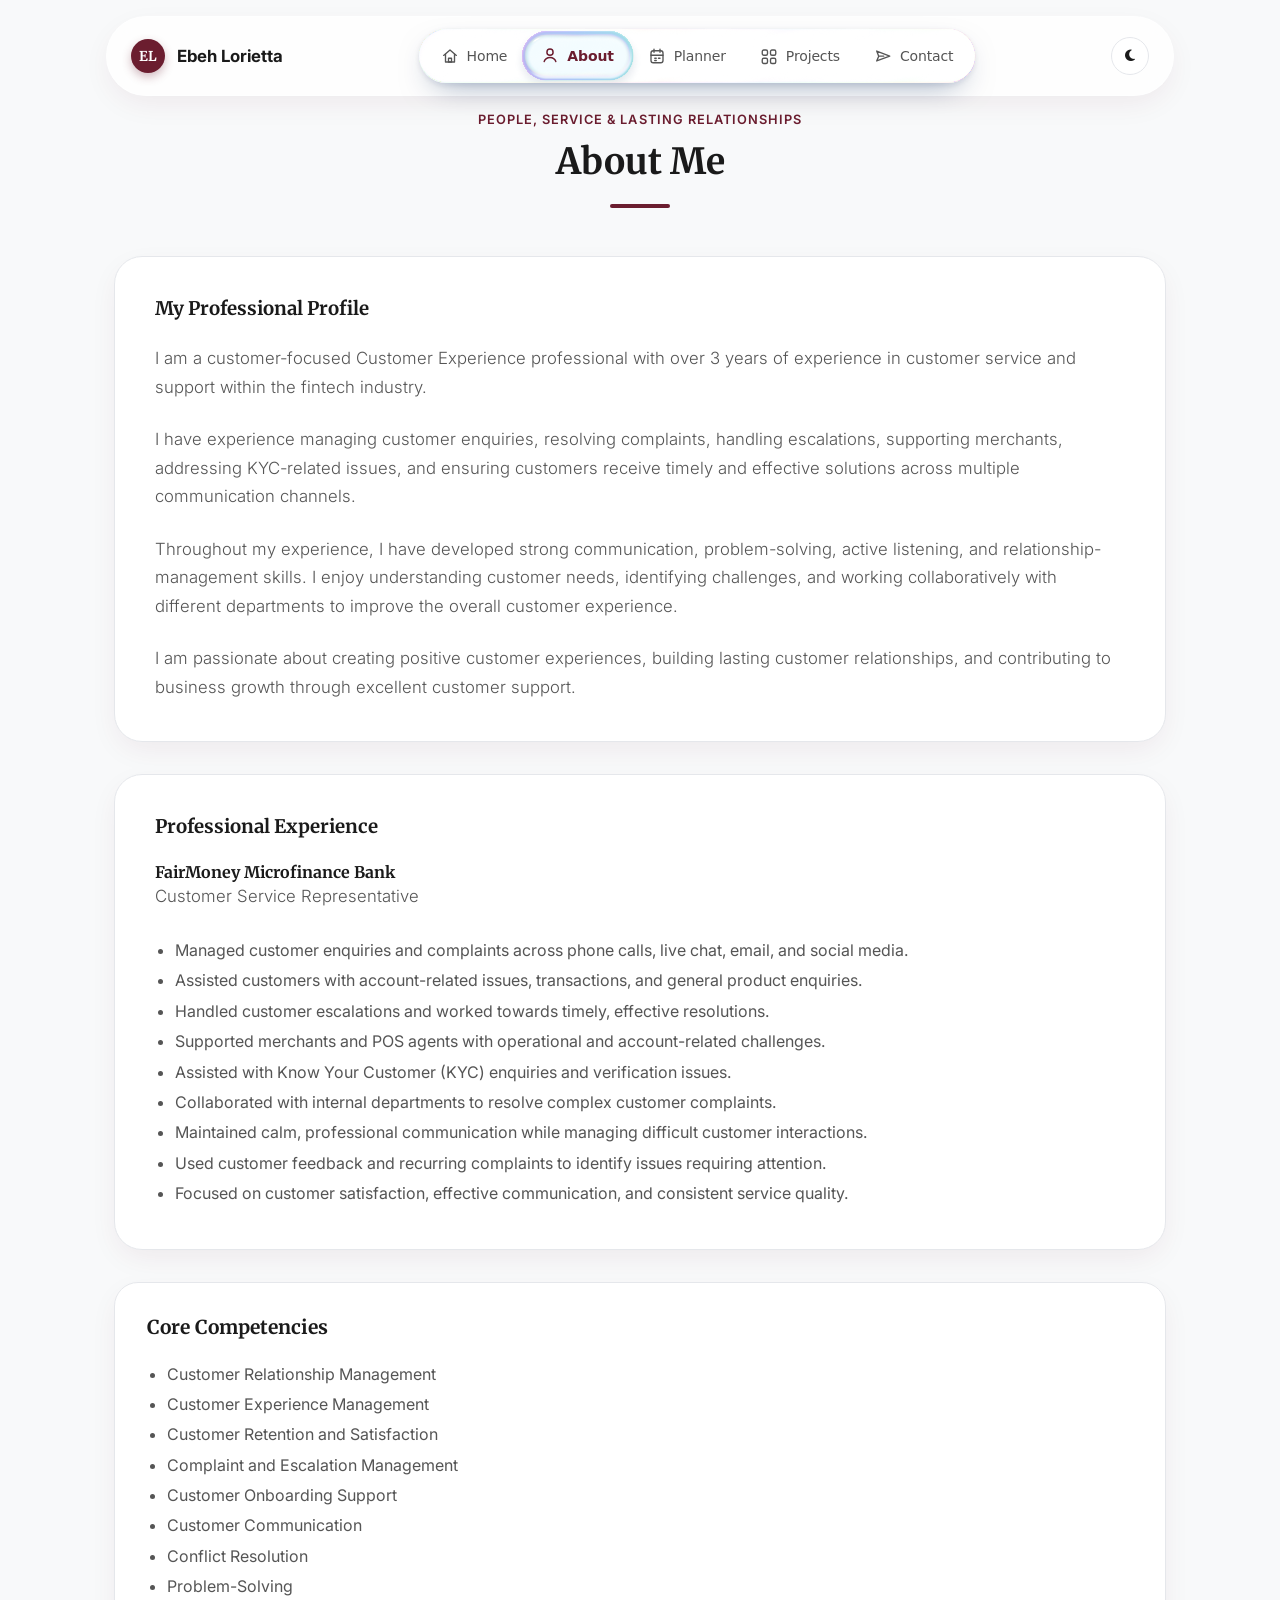
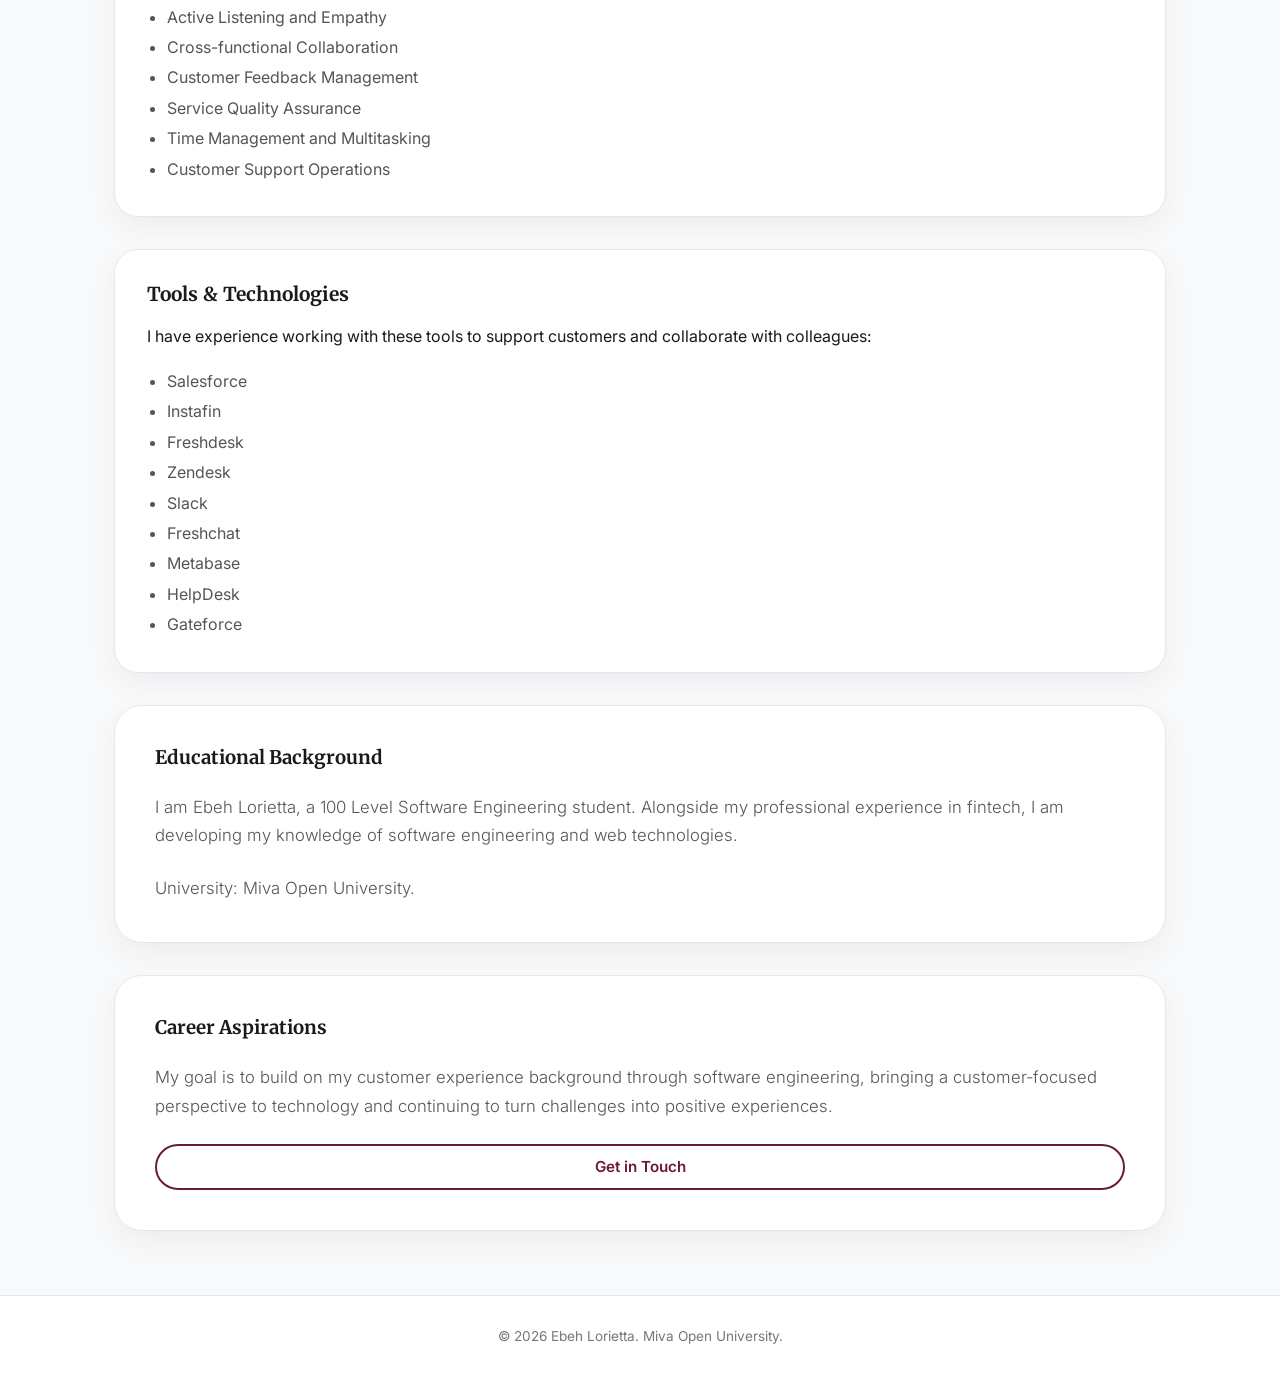
==== about.html @ b8e9cf4e "Build academic portfolio with case studies, planner, and liquid navigation" ====
<!DOCTYPE html>
<html lang="en" data-theme="light">
<head>
    <meta charset="UTF-8">
    <meta name="viewport" content="width=device-width, initial-scale=1.0">
    <title>About | Ebeh Lorietta</title>
    <!-- Google Fonts -->
    <link rel="preconnect" href="https://fonts.googleapis.com">
    <link rel="preconnect" href="https://fonts.gstatic.com" crossorigin>
    <link href="https://fonts.googleapis.com/css2?family=Inter:wght@300;400;500;600;700&family=Merriweather:ital,wght@0,300;0,400;0,700;1,300&display=swap" rel="stylesheet">
    <!-- FontAwesome Icons -->
    <link rel="stylesheet" href="https://cdnjs.cloudflare.com/ajax/libs/font-awesome/6.4.0/css/all.min.css">

    <link rel="stylesheet" href="style.css">
    <script src="script.js" defer></script>
</head>
<body>

    <!-- Liquid glass navigation adapted from Nimbus UI Waterline. -->
    <header>
        <div class="glass-nav">
            <a href="index.html" class="nav-brand">
                <div class="brand-badge">EL</div>
                <span>Ebeh Lorietta</span>
            </a>
            <nav class="nimbus-nav" aria-label="Main navigation" data-gl="off">
                    <span class="nimbus-glass" aria-hidden="true"></span>
                    <canvas class="nimbus-water" aria-hidden="true"></canvas>
                    <span class="nimbus-drop" aria-hidden="true"></span>
                    <a href="index.html" class="nimbus-item" data-page="home" data-effect="glow" aria-label="Home"><span class="nv-ico"><svg viewBox="0 0 24 24" width="18" height="18" fill="none" stroke="currentColor" stroke-width="1.8" stroke-linecap="round" stroke-linejoin="round" aria-hidden="true"><path d="M3.5 11.2 12 4l8.5 7.2"/><path d="M6 9.6V20h12V9.6"/><path class="nv-door" d="M10 20v-5h4v5Z"/></svg></span><span class="nimbus-label">Home</span></a>
                    <a href="about.html" class="nimbus-item" data-page="about" data-effect="wave" aria-label="About" aria-current="page"><span class="nv-ico"><svg viewBox="0 0 24 24" width="18" height="18" fill="none" stroke="currentColor" stroke-width="1.8" stroke-linecap="round" stroke-linejoin="round" aria-hidden="true"><circle cx="12" cy="8.5" r="3.8"/><path d="M4.8 20c1.2-3.4 4-5 7.2-5s6 1.6 7.2 5"/></svg></span><span class="nimbus-label">About</span></a>
                    <a href="planner.html" class="nimbus-item" data-page="planner" data-effect="drop" aria-label="Planner"><span class="nv-ico"><svg viewBox="0 0 24 24" width="18" height="18" fill="none" stroke="currentColor" stroke-width="1.8" stroke-linecap="round" stroke-linejoin="round" aria-hidden="true"><rect x="4" y="5" width="16" height="16" rx="3"/><path d="M8 3v4m8-4v4M4 11h16m-11 4h2m3 0h2m-7 3h2"/></svg></span><span class="nimbus-label">Planner</span></a>
                    <a href="project.html" class="nimbus-item" data-page="projects" data-effect="spin" aria-label="Projects"><span class="nv-ico"><svg viewBox="0 0 24 24" width="18" height="18" fill="none" stroke="currentColor" stroke-width="1.8" stroke-linecap="round" stroke-linejoin="round" aria-hidden="true"><rect x="3" y="4" width="7" height="7" rx="2"/><rect x="14" y="4" width="7" height="7" rx="2"/><rect x="3" y="15" width="7" height="7" rx="2"/><rect x="14" y="15" width="7" height="7" rx="2"/></svg></span><span class="nimbus-label">Projects</span></a>
                    <a href="contact.html" class="nimbus-item" data-page="contact" data-effect="plane" aria-label="Contact"><span class="nv-ico"><svg viewBox="0 0 24 24" width="18" height="18" fill="none" stroke="currentColor" stroke-width="1.8" stroke-linecap="round" stroke-linejoin="round" aria-hidden="true"><path d="M21 12.2 3.6 5.4l2.7 6.8-2.7 6.4L21 12.2Zm-14.7 0H13"/></svg></span><span class="nimbus-label">Contact</span></a>
                </nav>
            <div class="nav-actions">
                <button id="theme-toggle" class="icon-btn" type="button" aria-label="Toggle theme">
                    <i id="theme-icon" class="fa-solid fa-moon" aria-hidden="true"></i>
                </button>
                <button id="mobile-menu-btn" class="icon-btn" type="button" aria-label="Toggle mobile menu" aria-controls="mobile-menu" aria-expanded="false" data-action="toggle-menu">
                    <i id="mobile-menu-icon" class="fa-solid fa-bars" aria-hidden="true"></i>
                </button>
            </div>
        </div>
        <div id="mobile-menu">
            <nav class="nimbus-nav" aria-label="Mobile navigation" data-gl="off">
                    <span class="nimbus-glass" aria-hidden="true"></span>
                    <canvas class="nimbus-water" aria-hidden="true"></canvas>
                    <span class="nimbus-drop" aria-hidden="true"></span>
                    <a href="index.html" class="nimbus-item" data-page="home" data-effect="glow" aria-label="Home"><span class="nv-ico"><svg viewBox="0 0 24 24" width="18" height="18" fill="none" stroke="currentColor" stroke-width="1.8" stroke-linecap="round" stroke-linejoin="round" aria-hidden="true"><path d="M3.5 11.2 12 4l8.5 7.2"/><path d="M6 9.6V20h12V9.6"/><path class="nv-door" d="M10 20v-5h4v5Z"/></svg></span><span class="nimbus-label">Home</span></a>
                    <a href="about.html" class="nimbus-item" data-page="about" data-effect="wave" aria-label="About" aria-current="page"><span class="nv-ico"><svg viewBox="0 0 24 24" width="18" height="18" fill="none" stroke="currentColor" stroke-width="1.8" stroke-linecap="round" stroke-linejoin="round" aria-hidden="true"><circle cx="12" cy="8.5" r="3.8"/><path d="M4.8 20c1.2-3.4 4-5 7.2-5s6 1.6 7.2 5"/></svg></span><span class="nimbus-label">About</span></a>
                    <a href="planner.html" class="nimbus-item" data-page="planner" data-effect="drop" aria-label="Planner"><span class="nv-ico"><svg viewBox="0 0 24 24" width="18" height="18" fill="none" stroke="currentColor" stroke-width="1.8" stroke-linecap="round" stroke-linejoin="round" aria-hidden="true"><rect x="4" y="5" width="16" height="16" rx="3"/><path d="M8 3v4m8-4v4M4 11h16m-11 4h2m3 0h2m-7 3h2"/></svg></span><span class="nimbus-label">Planner</span></a>
                    <a href="project.html" class="nimbus-item" data-page="projects" data-effect="spin" aria-label="Projects"><span class="nv-ico"><svg viewBox="0 0 24 24" width="18" height="18" fill="none" stroke="currentColor" stroke-width="1.8" stroke-linecap="round" stroke-linejoin="round" aria-hidden="true"><rect x="3" y="4" width="7" height="7" rx="2"/><rect x="14" y="4" width="7" height="7" rx="2"/><rect x="3" y="15" width="7" height="7" rx="2"/><rect x="14" y="15" width="7" height="7" rx="2"/></svg></span><span class="nimbus-label">Projects</span></a>
                    <a href="contact.html" class="nimbus-item" data-page="contact" data-effect="plane" aria-label="Contact"><span class="nv-ico"><svg viewBox="0 0 24 24" width="18" height="18" fill="none" stroke="currentColor" stroke-width="1.8" stroke-linecap="round" stroke-linejoin="round" aria-hidden="true"><path d="M21 12.2 3.6 5.4l2.7 6.8-2.7 6.4L21 12.2Zm-14.7 0H13"/></svg></span><span class="nimbus-label">Contact</span></a>
                </nav>
        </div>
    </header>

    <main>
        <section id="page-about" class="page-view active">
            <div class="section-header">
                <span>People, Service &amp; Lasting Relationships</span>
                <h2>About Me</h2>
                <div class="divider"></div>
            </div>

            <div class="about-sections">
                <section class="about-text-card" aria-labelledby="professional-background">
                    <h3 id="professional-background" class="serif-heading">My Professional Profile</h3>
                    <p>I am a customer-focused Customer Experience professional with over 3 years of experience in customer service and support within the fintech industry.</p>
                    <p>I have experience managing customer enquiries, resolving complaints, handling escalations, supporting merchants, addressing KYC-related issues, and ensuring customers receive timely and effective solutions across multiple communication channels.</p>
                    <p>Throughout my experience, I have developed strong communication, problem-solving, active listening, and relationship-management skills. I enjoy understanding customer needs, identifying challenges, and working collaboratively with different departments to improve the overall customer experience.</p>
                    <p>I am passionate about creating positive customer experiences, building lasting customer relationships, and contributing to business growth through excellent customer support.</p>
                </section>

                <section class="about-text-card" aria-labelledby="professional-experience">
                    <h3 id="professional-experience" class="serif-heading">Professional Experience</h3>
                    <div>
                        <h4>FairMoney Microfinance Bank</h4>
                        <p>Customer Service Representative</p>
                    </div>
                    <ul class="content-list">
                        <li>Managed customer enquiries and complaints across phone calls, live chat, email, and social media.</li>
                        <li>Assisted customers with account-related issues, transactions, and general product enquiries.</li>
                        <li>Handled customer escalations and worked towards timely, effective resolutions.</li>
                        <li>Supported merchants and POS agents with operational and account-related challenges.</li>
                        <li>Assisted with Know Your Customer (KYC) enquiries and verification issues.</li>
                        <li>Collaborated with internal departments to resolve complex customer complaints.</li>
                        <li>Maintained calm, professional communication while managing difficult customer interactions.</li>
                        <li>Used customer feedback and recurring complaints to identify issues requiring attention.</li>
                        <li>Focused on customer satisfaction, effective communication, and consistent service quality.</li>
                    </ul>
                </section>

                <section class="sidebar-card" aria-labelledby="core-competencies">
                    <h3 id="core-competencies">Core Competencies</h3>
                    <ul class="content-list">
                        <li>Customer Relationship Management</li>
                        <li>Customer Experience Management</li>
                        <li>Customer Retention and Satisfaction</li>
                        <li>Complaint and Escalation Management</li>
                        <li>Customer Onboarding Support</li>
                        <li>Customer Communication</li>
                        <li>Conflict Resolution</li>
                        <li>Problem-Solving</li>
                        <li>Active Listening and Empathy</li>
                        <li>Cross-functional Collaboration</li>
                        <li>Customer Feedback Management</li>
                        <li>Service Quality Assurance</li>
                        <li>Time Management and Multitasking</li>
                        <li>Customer Support Operations</li>
                    </ul>
                </section>

                <section class="sidebar-card" aria-labelledby="tools-technologies">
                    <h3 id="tools-technologies">Tools &amp; Technologies</h3>
                    <p>I have experience working with these tools to support customers and collaborate with colleagues:</p>
                    <ul class="content-list">
                        <li>Salesforce</li>
                        <li>Instafin</li>
                        <li>Freshdesk</li>
                        <li>Zendesk</li>
                        <li>Slack</li>
                        <li>Freshchat</li>
                        <li>Metabase</li>
                        <li>HelpDesk</li>
                        <li>Gateforce</li>
                    </ul>
                </section>

                <section class="about-text-card" aria-labelledby="educational-background">
                    <h3 id="educational-background" class="serif-heading">Educational Background</h3>
                    <p>I am Ebeh Lorietta, a 100 Level Software Engineering student. Alongside my professional experience in fintech, I am developing my knowledge of software engineering and web technologies.</p>
                    <p>University: Miva Open University.</p>
                </section>

                <section class="about-text-card" aria-labelledby="career-aspirations">
                    <h3 id="career-aspirations" class="serif-heading">Career Aspirations</h3>
                    <p>My goal is to build on my customer experience background through software engineering, bringing a customer-focused perspective to technology and continuing to turn challenges into positive experiences.</p>
                    <a href="contact.html" class="btn-outline">Get in Touch</a>
                </section>

            </div>
        </section>
    </main>

    <!-- Footer -->
    <footer>
        <p>&copy; 2026 Ebeh Lorietta. Miva Open University.</p>
    </footer>

    <!-- Project Details Modal -->
    <div id="project-modal" class="modal-overlay" data-action="close-project-overlay">
        <div class="modal-card" role="dialog" aria-modal="true" aria-labelledby="modal-title" tabindex="-1" data-action="stop-propagation">
            <div class="modal-header-row">
                <h3 id="modal-title" class="serif-heading modal-title">Project Title</h3>
                <button class="modal-close-btn" aria-label="Close project details" data-action="close-project"><i class="fa-solid fa-xmark"></i></button>
            </div>
            <p id="modal-body" class="modal-body-text">Project description and architecture details here.</p>
            <div class="modal-actions">
                <button data-action="close-project" class="btn-primary modal-done-btn">Close</button>
            </div>
        </div>
    </div>

    <!-- Toast Notification Box -->
    <div id="toast-box" role="status" aria-live="polite">
        <i class="fa-solid fa-circle-info"></i>
        <span id="toast-msg">Notification message</span>
    </div>

    <!-- JavaScript Application Logic -->
</body>
</html>
---- style.css ----
/* CSS Variables for Light and Dark Modes */
:root {
    --bg-primary: #f8f9fa;
    --bg-secondary: #ffffff;
    --bg-card: #ffffff;
    --text-primary: #1a1a1a;
    --text-secondary: #555555;
    --text-muted: #777777;
    --accent: #6b1d2f;
    --accent-hover: #521322;
    --accent-light: #fbebee;
    --border-color: #e5e7eb;
    --glass-bg: rgba(255, 255, 255, 0.78);
    --glass-border: rgba(255, 255, 255, 0.4);
    --shadow: 0 10px 30px -5px rgba(107, 29, 47, 0.08);
    --transition-speed: 0.3s;
}

[data-theme="dark"] {
    --bg-primary: #0d0d0f;
    --bg-secondary: #161619;
    --bg-card: #1c1c21;
    --text-primary: #f3f4f6;
    --text-secondary: #d1d5db;
    --text-muted: #9ca3af;
    --accent: #8b253c;
    --accent-hover: #a52d48;
    --accent-light: rgba(139, 37, 60, 0.15);
    --border-color: #2e2e38;
    --glass-bg: rgba(22, 22, 25, 0.82);
    --glass-border: rgba(139, 37, 60, 0.3);
    --shadow: 0 10px 30px -5px rgba(0, 0, 0, 0.5);
}

* {
    box-sizing: border-box;
    margin: 0;
    padding: 0;
}

body {
    font-family: 'Inter', sans-serif;
    background-color: var(--bg-primary);
    color: var(--text-primary);
    transition: background-color var(--transition-speed), color var(--transition-speed);
    min-height: 100vh;
    display: flex;
    flex-direction: column;
    justify-content: space-between;
    overflow-x: hidden;
}

h1, h2, h3, h4, .serif-heading {
    font-family: 'Merriweather', serif;
}

/* Floating Glassmorphism Navbar */
header {
    position: fixed;
    top: 1rem;
    left: 0;
    right: 0;
    z-index: 1000;
    padding: 0 1rem;
    max-width: 1100px;
    margin: 0 auto;
}

.glass-nav {
    background: var(--glass-bg);
    backdrop-filter: blur(12px);
    -webkit-backdrop-filter: blur(12px);
    border: 1px solid var(--glass-border);
    border-radius: 50px;
    padding: 0.75rem 1.5rem;
    display: flex;
    align-items: center;
    justify-content: space-between;
    box-shadow: var(--shadow);
    transition: all var(--transition-speed);
}

.nav-brand {
    display: flex;
    align-items: center;
    gap: 0.75rem;
    text-decoration: none;
    color: var(--text-primary);
    font-weight: 700;
    font-size: 1.05rem;
}

.brand-badge {
    width: 34px;
    height: 34px;
    border-radius: 50%;
    background-color: var(--accent);
    color: #ffffff;
    display: flex;
    align-items: center;
    justify-content: center;
    font-family: 'Merriweather', serif;
    font-size: 0.85rem;
    box-shadow: 0 4px 10px rgba(107, 29, 47, 0.3);
    transition: transform var(--transition-speed);
}

.nav-brand:hover .brand-badge {
    transform: scale(1.05);
}

.nav-links {
    display: flex;
    align-items: center;
    gap: 0.25rem;
}

.nav-btn {
    background: transparent;
    border: none;
    color: var(--text-secondary);
    font-family: 'Inter', sans-serif;
    font-size: 0.9rem;
    font-weight: 500;
    padding: 0.5rem 1rem;
    border-radius: 20px;
    cursor: pointer;
    transition: all var(--transition-speed);
}

.nav-btn:hover {
    color: var(--accent);
    background-color: var(--accent-light);
}

.nav-btn.active {
    background-color: var(--accent);
    color: #ffffff;
}

.nav-actions {
    display: flex;
    align-items: center;
    gap: 0.75rem;
}

.icon-btn {
    width: 38px;
    height: 38px;
    border-radius: 50%;
    border: 1px solid var(--border-color);
    background-color: var(--bg-secondary);
    color: var(--text-primary);
    display: flex;
    align-items: center;
    justify-content: center;
    cursor: pointer;
    transition: all var(--transition-speed);
}

.icon-btn:hover {
    border-color: var(--accent);
    transform: scale(1.05);
}

/* Mobile Horizontal Nav Drawer */
#mobile-menu {
    display: none;
    margin-top: 0.5rem;
    background: var(--glass-bg);
    backdrop-filter: blur(12px);
    -webkit-backdrop-filter: blur(12px);
    border: 1px solid var(--glass-border);
    border-radius: 20px;
    padding: 1rem;
    box-shadow: var(--shadow);
    flex-direction: row;
    flex-wrap: wrap;
    justify-content: center;
    gap: 0.5rem;
    text-align: center;
}

#mobile-menu.show {
    display: flex;
}

.mobile-nav-btn {
    background: var(--bg-secondary);
    border: 1px solid var(--border-color);
    color: var(--text-primary);
    font-size: 0.85rem;
    font-weight: 500;
    padding: 0.5rem 1rem;
    border-radius: 12px;
    cursor: pointer;
    transition: all var(--transition-speed);
}

.mobile-nav-btn:hover, .mobile-nav-btn.active {
    background-color: var(--accent);
    color: white;
    border-color: var(--accent);
}

@media (min-width: 768px) {
    #mobile-menu-btn {
        display: none;
    }
}

@media (max-width: 767px) {
    .nav-links {
        display: none;
    }
}

/* Main Container & Page Transitions */
main {
    max-width: 1100px;
    margin: 0 auto;
    padding: 7rem 1.5rem 4rem 1.5rem;
    flex-grow: 1;
    width: 100%;
}

.page-view {
    display: none;
    animation: fadeIn 0.4s cubic-bezier(0.16, 1, 0.3, 1) forwards;
}

.page-view.active {
    display: block;
}

@keyframes fadeIn {
    from { opacity: 0; transform: translateY(12px); }
    to { opacity: 1; transform: translateY(0); }
}

@keyframes floatSlow {
    0%, 100% { transform: translateY(0px); }
    50% { transform: translateY(-8px); }
}

.animate-float {
    animation: floatSlow 4s ease-in-out infinite;
}

/* Buttons & Badges */
.btn-primary {
    background-color: var(--accent);
    color: white;
    border: none;
    padding: 0.75rem 1.75rem;
    border-radius: 30px;
    font-weight: 600;
    font-size: 0.95rem;
    cursor: pointer;
    transition: all var(--transition-speed);
    text-decoration: none;
    display: inline-flex;
    align-items: center;
    justify-content: center;
    gap: 0.5rem;
    box-shadow: 0 4px 15px rgba(107, 29, 47, 0.25);
}

.btn-primary:hover {
    background-color: var(--accent-hover);
    transform: translateY(-2px);
    box-shadow: 0 6px 20px rgba(107, 29, 47, 0.35);
}

.btn-outline {
    background-color: transparent;
    color: var(--accent);
    border: 2px solid var(--accent);
    padding: 0.7rem 1.7rem;
    border-radius: 30px;
    font-weight: 600;
    font-size: 0.95rem;
    cursor: pointer;
    transition: all var(--transition-speed);
    text-decoration: none;
    display: inline-flex;
    align-items: center;
    justify-content: center;
    gap: 0.5rem;
}

[data-theme="dark"] .btn-outline {
    color: #ff8fa3;
    border-color: #8b253c;
}

.btn-outline:hover {
    background-color: var(--accent-light);
    transform: translateY(-2px);
}

/* Home Page Styling */
.hero-grid {
    display: grid;
    grid-template-columns: 1fr;
    gap: 3rem;
    align-items: center;
    min-height: 72vh;
    padding: 2rem 0;
}

@media (min-width: 992px) {
    .hero-grid {
        grid-template-columns: 7fr 5fr;
    }
}

.hero-content {
    display: flex;
    flex-direction: column;
    gap: 0.75rem;
    text-align: center;
}

@media (min-width: 992px) {
    .hero-content {
        text-align: left;
    }
}

.hero-tag {
    display: inline-flex;
    align-items: center;
    gap: 0.5rem;
    background-color: var(--accent-light);
    color: var(--accent);
    padding: 0.5rem 1rem;
    border-radius: 20px;
    font-size: 0.8rem;
    font-weight: 600;
    text-transform: uppercase;
    letter-spacing: 0.05em;
    width: fit-content;
    margin: 0 auto;
}

@media (min-width: 992px) {
    .hero-tag {
        margin: 0;
    }
}

.hero-title {
    font-size: 2.75rem;
    line-height: 1.15;
    font-weight: 700;
    color: var(--text-primary);
}

@media (min-width: 768px) {
    .hero-title {
        font-size: 3.5rem;
    }
}

.hero-subtitle {
    font-size: 1.1rem;
    color: var(--text-secondary);
    line-height: 1.6;
    font-weight: 300;
}

.hero-cta {
    display: flex;
    flex-wrap: wrap;
    gap: 1rem;
    justify-content: center;
}

@media (min-width: 992px) {
    .hero-cta {
        justify-content: flex-start;
    }
}

.metrics-row {
    display: grid;
    grid-template-columns: repeat(3, 1fr);
    gap: 1.5rem;
    padding: 2rem 0;
    border-top: 1px solid var(--border-color);
    border-bottom: 1px solid var(--border-color);
    margin-top: 1rem;
    text-align: center;
}

.metric-item h3 {
    font-size: 1.8rem;
    color: var(--accent);
    font-weight: 700;
}

.metric-item p {
    font-size: 0.8rem;
    color: var(--text-muted);
    margin-top: 0.25rem;
}

.hero-image-wrapper {
    display: flex;
    justify-content: center;
}

.hero-image-card {
    position: relative;
    width: 280px;
    height: 350px;
    border-radius: 30px;
    overflow: hidden;
    border: 4px solid var(--accent-light);
    background-color: var(--bg-secondary);
    box-shadow: var(--shadow);
}

@media (min-width: 576px) {
    .hero-image-card {
        width: 320px;
        height: 400px;
    }
}

.hero-image-card img {
    width: 100%;
    height: 100%;
    object-fit: cover;
    transition: transform 0.5s ease;
}

.hero-image-card:hover img {
    transform: scale(1.05);
}

.floating-badge {
    position: absolute;
    bottom: 1.25rem;
    left: 1.25rem;
    right: 1.25rem;
    background: var(--glass-bg);
    backdrop-filter: blur(8px);
    padding: 0.85rem;
    border-radius: 16px;
    border: 1px solid var(--glass-border);
    text-align: center;
    box-shadow: 0 8px 20px rgba(0,0,0,0.15);
}

.floating-badge h4 {
    font-size: 0.85rem;
    font-weight: 700;
    color: var(--text-primary);
}

.floating-badge p {
    font-size: 0.75rem;
    color: var(--text-secondary);
    margin-top: 0.15rem;
}

/* Highlights Cards Grid */
.highlights-grid {
    display: grid;
    grid-template-columns: 1fr;
    gap: 2rem;
    padding: 3rem 0 1rem 0;
}

@media (min-width: 768px) {
    .highlights-grid {
        grid-template-columns: repeat(3, 1fr);
    }
}

.highlight-card {
    background-color: var(--bg-card);
    border: 1px solid var(--border-color);
    border-radius: 24px;
    padding: 2.25rem;
    cursor: pointer;
    transition: all var(--transition-speed);
    box-shadow: var(--shadow);
    display: flex;
    flex-direction: column;
    gap: 1rem;
}

.highlight-card:hover {
    border-color: var(--accent);
    transform: translateY(-5px);
}

.highlight-icon {
    width: 50px;
    height: 50px;
    border-radius: 16px;
    background-color: var(--accent);
    color: white;
    display: flex;
    align-items: center;
    justify-content: center;
    font-size: 1.25rem;
    box-shadow: 0 4px 12px rgba(107, 29, 47, 0.3);
    transition: transform var(--transition-speed);
}

.highlight-card:hover .highlight-icon {
    transform: scale(1.1);
}

.highlight-card h3 {
    font-size: 1.25rem;
    color: var(--text-primary);
}

.highlight-card p {
    font-size: 0.9rem;
    color: var(--text-secondary);
    line-height: 1.5;
}

/* Section Headings */
.section-header {
    text-align: center;
    max-width: 700px;
    margin: 0 auto 3rem auto;
    display: flex;
    flex-direction: column;
    gap: 0.75rem;
}

.section-header span {
    color: var(--accent);
    font-weight: 600;
    font-size: 0.8rem;
    text-transform: uppercase;
    letter-spacing: 0.08em;
}

.section-header h2 {
    font-size: 2.25rem;
    color: var(--text-primary);
}

.divider {
    width: 60px;
    height: 4px;
    background-color: var(--accent);
    margin: 0.5rem auto 0 auto;
    border-radius: 2px;
}

/* About Page Styling */
.about-grid {
    display: grid;
    grid-template-columns: 1fr;
    gap: 2.5rem;
    align-items: start;
}

@media (min-width: 992px) {
    .about-grid {
        grid-template-columns: 7fr 5fr;
    }
}

.about-text-card {
    background-color: var(--bg-card);
    border: 1px solid var(--border-color);
    border-radius: 28px;
    padding: 2.5rem;
    box-shadow: var(--shadow);
    display: flex;
    flex-direction: column;
    gap: 1.5rem;
}

.about-text-card p {
    color: var(--text-secondary);
    line-height: 1.7;
    font-size: 1.05rem;
    font-weight: 300;
}

.about-sidebar {
    display: flex;
    flex-direction: column;
    gap: 2rem;
}

.sidebar-card {
    background-color: var(--bg-card);
    border: 1px solid var(--border-color);
    border-radius: 24px;
    padding: 2rem;
    box-shadow: var(--shadow);
    display: flex;
    flex-direction: column;
    gap: 1.25rem;
}

.sidebar-card h3 {
    font-size: 1.2rem;
    color: var(--text-primary);
}

.tags-flex {
    display: flex;
    flex-wrap: wrap;
    gap: 0.5rem;
}

.tag {
    background-color: var(--accent-light);
    color: var(--accent);
    padding: 0.4rem 0.85rem;
    border-radius: 20px;
    font-size: 0.8rem;
    font-weight: 500;
    border: 1px solid rgba(107, 29, 47, 0.15);
}

[data-theme="dark"] .tag {
    background-color: rgba(139, 37, 60, 0.2);
    color: #ff9fb2;
}

/* Timeline */
.timeline-container {
    margin-top: 3rem;
    display: flex;
    flex-direction: column;
    gap: 2rem;
    max-width: 850px;
    margin-left: auto;
    margin-right: auto;
    position: relative;
}

.timeline-container::before {
    content: '';
    position: absolute;
    top: 0;
    bottom: 0;
    left: 27px;
    width: 3px;
    background-color: var(--border-color);
}

.timeline-item {
    display: flex;
    gap: 2rem;
    position: relative;
}

.timeline-badge {
    width: 56px;
    height: 56px;
    border-radius: 18px;
    background-color: var(--accent);
    color: white;
    display: flex;
    align-items: center;
    justify-content: center;
    font-weight: 700;
    font-size: 0.9rem;
    z-index: 2;
    box-shadow: 0 4px 12px rgba(107, 29, 47, 0.3);
    flex-shrink: 0;
}

.timeline-content {
    background-color: var(--bg-card);
    border: 1px solid var(--border-color);
    border-radius: 24px;
    padding: 2rem;
    box-shadow: var(--shadow);
    flex-grow: 1;
}

.timeline-content span.sub {
    font-size: 0.75rem;
    font-weight: 700;
    color: var(--accent);
    text-transform: uppercase;
    letter-spacing: 0.05em;
}

.timeline-content h4 {
    font-size: 1.2rem;
    color: var(--text-primary);
    margin-top: 0.25rem;
}

.timeline-content p {
    font-size: 0.9rem;
    color: var(--text-secondary);
    margin-top: 0.5rem;
    line-height: 1.6;
}

/* Academic Planner Page Styling */
.planner-grid {
    display: grid;
    grid-template-columns: 1fr;
    gap: 2.5rem;
}

@media (min-width: 992px) {
    .planner-grid {
        grid-template-columns: 1fr 1fr;
    }
}

.planner-card {
    background-color: var(--bg-card);
    border: 1px solid var(--border-color);
    border-radius: 28px;
    padding: 2.5rem;
    box-shadow: var(--shadow);
    display: flex;
    flex-direction: column;
    gap: 1.5rem;
}

.planner-header-flex {
    display: flex;
    align-items: center;
    justify-content: space-between;
}

.task-input-group {
    display: flex;
    gap: 0.75rem;
}

.task-input-group input {
    flex-grow: 1;
    padding: 0.75rem 1rem;
    border-radius: 14px;
    border: 1px solid var(--border-color);
    background-color: var(--bg-secondary);
    color: var(--text-primary);
    font-size: 0.9rem;
    font-family: 'Inter', sans-serif;
    outline: none;
    transition: border-color var(--transition-speed);
}

.task-input-group input:focus {
    border-color: var(--accent);
}

.task-list {
    display: flex;
    flex-direction: column;
    gap: 0.85rem;
    max-height: 400px;
    overflow-y: auto;
    padding-right: 0.25rem;
}

.task-item {
    display: flex;
    align-items: center;
    justify-content: space-between;
    padding: 1rem 1.25rem;
    border-radius: 16px;
    background-color: var(--bg-primary);
    border: 1px solid var(--border-color);
    transition: all var(--transition-speed);
}

.task-item:hover {
    border-color: var(--accent);
}

.task-left {
    display: flex;
    align-items: center;
    gap: 1rem;
    cursor: pointer;
}

.task-checkbox {
    width: 20px;
    height: 20px;
    accent-color: var(--accent);
    cursor: pointer;
}

.task-text {
    font-size: 0.9rem;
    color: var(--text-primary);
}

.task-item.completed .task-text {
    text-decoration: line-through;
    opacity: 0.6;
}

.task-delete {
    background: none;
    border: none;
    color: var(--text-muted);
    cursor: pointer;
    transition: color var(--transition-speed);
    padding: 0.25rem;
}

.task-delete:hover {
    color: #e53e3e;
}

.schedule-item {
    display: flex;
    align-items: center;
    justify-content: space-between;
    padding: 1.25rem;
    border-radius: 16px;
    background-color: var(--bg-primary);
    border: 1px solid var(--border-color);
}

.schedule-time {
    font-size: 0.75rem;
    font-weight: 700;
    color: var(--accent);
    text-transform: uppercase;
}

.schedule-title {
    font-weight: 600;
    font-size: 0.95rem;
    color: var(--text-primary);
    margin-top: 0.15rem;
}

.schedule-location {
    font-size: 0.75rem;
    background-color: var(--bg-secondary);
    padding: 0.3rem 0.75rem;
    border-radius: 20px;
    color: var(--text-secondary);
    border: 1px solid var(--border-color);
}

/* Projects Page Styling */
.filter-buttons {
    display: flex;
    flex-wrap: wrap;
    justify-content: center;
    gap: 0.5rem;
    margin-bottom: 2.5rem;
}

.filter-btn {
    background-color: var(--bg-card);
    border: 1px solid var(--border-color);
    color: var(--text-secondary);
    padding: 0.6rem 1.25rem;
    border-radius: 30px;
    font-size: 0.85rem;
    font-weight: 600;
    cursor: pointer;
    transition: all var(--transition-speed);
}

.filter-btn:hover, .filter-btn.active {
    background-color: var(--accent);
    color: white;
    border-color: var(--accent);
    box-shadow: 0 4px 12px rgba(107, 29, 47, 0.25);
}

.projects-grid {
    display: grid;
    grid-template-columns: 1fr;
    gap: 2rem;
}

@media (min-width: 768px) {
    .projects-grid {
        grid-template-columns: repeat(2, 1fr);
    }
}

.project-card {
    background-color: var(--bg-card);
    border: 1px solid var(--border-color);
    border-radius: 28px;
    padding: 2.25rem;
    box-shadow: var(--shadow);
    display: flex;
    flex-direction: column;
    gap: 1.25rem;
    transition: all var(--transition-speed);
}

.project-card:hover {
    border-color: var(--accent);
    transform: translateY(-5px);
}

.project-top-row {
    display: flex;
    align-items: center;
    justify-content: space-between;
}

.project-category-tag {
    font-size: 0.75rem;
    font-weight: 700;
    text-transform: uppercase;
    letter-spacing: 0.05em;
    color: var(--accent);
    background-color: var(--accent-light);
    padding: 0.35rem 0.85rem;
    border-radius: 20px;
}

.project-date {
    font-size: 0.8rem;
    color: var(--text-muted);
}

.project-card h3 {
    font-size: 1.35rem;
    color: var(--text-primary);
}

.project-card p {
    font-size: 0.92rem;
    color: var(--text-secondary);
    line-height: 1.6;
}

.project-footer {
    display: flex;
    align-items: center;
    justify-content: space-between;
    padding-top: 0.75rem;
    border-top: 1px solid var(--border-color);
    margin-top: auto;
}

.project-action-link {
    background: none;
    border: none;
    color: var(--accent);
    font-weight: 600;
    font-size: 0.85rem;
    cursor: pointer;
    display: inline-flex;
    align-items: center;
    gap: 0.35rem;
    text-decoration: none;
    transition: opacity var(--transition-speed);
}

.project-action-link:hover {
    opacity: 0.8;
}

/* Contact Page Styling */
.contact-grid {
    display: grid;
    grid-template-columns: 1fr;
    gap: 3rem;
    background-color: var(--bg-card);
    border: 1px solid var(--border-color);
    border-radius: 32px;
    padding: 2.5rem;
    box-shadow: var(--shadow);
}

@media (min-width: 992px) {
    .contact-grid {
        grid-template-columns: 1fr 1fr;
        padding: 3.5rem;
    }
}

.contact-info {
    display: flex;
    flex-direction: column;
    gap: 1.75rem;
}

.contact-info h3 {
    font-size: 1.5rem;
    color: var(--text-primary);
}

.contact-detail-row {
    display: flex;
    align-items: flex-start;
    gap: 1rem;
}

.contact-icon-box {
    width: 44px;
    height: 44px;
    border-radius: 14px;
    background-color: var(--accent-light);
    color: var(--accent);
    display: flex;
    align-items: center;
    justify-content: center;
    font-size: 1.1rem;
    flex-shrink: 0;
}

[data-theme="dark"] .contact-icon-box {
    background-color: rgba(139, 37, 60, 0.25);
    color: #ff9fb2;
}

.contact-detail-text h4 {
    font-size: 0.85rem;
    color: var(--text-muted);
    text-transform: uppercase;
    letter-spacing: 0.05em;
}

.contact-detail-text p {
    font-size: 0.95rem;
    color: var(--text-primary);
    margin-top: 0.2rem;
    line-height: 1.5;
}

.social-icons-flex {
    display: flex;
    gap: 0.75rem;
    margin-top: 1rem;
}

.social-circle-btn {
    width: 42px;
    height: 42px;
    border-radius: 50%;
    border: 1px solid var(--border-color);
    background-color: var(--bg-secondary);
    color: var(--text-primary);
    display: flex;
    align-items: center;
    justify-content: center;
    cursor: pointer;
    transition: all var(--transition-speed);
}

.social-circle-btn:hover {
    border-color: var(--accent);
    color: var(--accent);
    transform: scale(1.08);
}

.contact-form {
    display: flex;
    flex-direction: column;
    gap: 1.25rem;
}

.form-group {
    display: flex;
    flex-direction: column;
    gap: 0.4rem;
}

.form-group label {
    font-size: 0.8rem;
    font-weight: 700;
    color: var(--text-secondary);
    text-transform: uppercase;
    letter-spacing: 0.05em;
}

.form-group input, .form-group textarea {
    padding: 0.85rem 1rem;
    border-radius: 14px;
    border: 1px solid var(--border-color);
    background-color: var(--bg-primary);
    color: var(--text-primary);
    font-family: 'Inter', sans-serif;
    font-size: 0.95rem;
    outline: none;
    transition: border-color var(--transition-speed);
}

.form-group input:focus, .form-group textarea:focus {
    border-color: var(--accent);
}

/* Modal Overlay */
.modal-overlay {
    position: fixed;
    inset: 0;
    z-index: 2000;
    background-color: rgba(0, 0, 0, 0.6);
    backdrop-filter: blur(5px);
    display: flex;
    align-items: center;
    justify-content: center;
    padding: 1rem;
    opacity: 0;
    pointer-events: none;
    transition: opacity 0.3s ease;
}

.modal-overlay.show {
    opacity: 1;
    pointer-events: auto;
}

.modal-card {
    background-color: var(--bg-card);
    border: 1px solid var(--border-color);
    border-radius: 28px;
    padding: 2.5rem;
    max-width: 550px;
    width: 100%;
    box-shadow: 0 20px 40px rgba(0,0,0,0.3);
    display: flex;
    flex-direction: column;
    gap: 1.25rem;
    transform: translateY(20px);
    transition: transform 0.3s cubic-bezier(0.16, 1, 0.3, 1);
}

.modal-overlay.show .modal-card {
    transform: translateY(0);
}

.modal-header-row {
    display: flex;
    align-items: center;
    justify-content: space-between;
}

.modal-close-btn {
    width: 36px;
    height: 36px;
    border-radius: 50%;
    background-color: var(--accent-light);
    color: var(--accent);
    border: none;
    display: flex;
    align-items: center;
    justify-content: center;
    cursor: pointer;
    transition: transform var(--transition-speed);
}

.modal-close-btn:hover {
    transform: scale(1.1);
}

.modal-body-text {
    color: var(--text-secondary);
    font-size: 0.95rem;
    line-height: 1.7;
}

/* Toast Notification Box */
#toast-box {
    position: fixed;
    bottom: 2rem;
    right: 2rem;
    z-index: 3000;
    transform: translateY(100px);
    opacity: 0;
    transition: all 0.3s cubic-bezier(0.16, 1, 0.3, 1);
    background-color: var(--accent);
    color: white;
    padding: 1rem 1.5rem;
    border-radius: 16px;
    box-shadow: 0 10px 30px rgba(0,0,0,0.3);
    display: flex;
    align-items: center;
    gap: 0.75rem;
    font-size: 0.9rem;
    font-weight: 500;
}

#toast-box.show {
    transform: translateY(0);
    opacity: 1;
}

/* Footer */
footer {
    border-top: 1px solid var(--border-color);
    padding: 2rem 1.5rem;
    text-align: center;
    color: var(--text-muted);
    font-size: 0.85rem;
    background-color: var(--bg-secondary);
}

/* Shared navigation links retain the original button styling. */
.nav-btn, .mobile-nav-btn {
    text-decoration: none;
}

/* Student portfolio requirements and responsive content. */
.asset-note { color: var(--text-secondary); font-size: .85rem; line-height: 1.6; margin: .6rem 0 1rem; }
.content-list { padding-left: 1.25rem; color: var(--text-secondary); line-height: 1.9; }
.media-card { margin-top: 3rem; padding: 2rem; border: 1px solid var(--border-color); border-radius: 24px; background: var(--bg-card); }
.media-card p { margin: 1rem 0; line-height: 1.7; color: var(--text-secondary); }
.media-card audio { width: 100%; margin-bottom: 1rem; }
.media-card summary { cursor: pointer; }
.table-scroll { overflow-x: auto; max-width: 100%; }
.study-table { width: 100%; border-collapse: collapse; font-size: .9rem; text-align: left; }
.study-table caption { text-align: left; color: var(--text-secondary); padding-bottom: 1rem; }
.study-table th, .study-table td { padding: .8rem; border-bottom: 1px solid var(--border-color); line-height: 1.6; vertical-align: top; }
.study-table thead { background: var(--accent-light); }
.task-list { list-style: none; padding-left: 0; }
.task-left { min-width: 0; flex: 1; }
.task-text { overflow-wrap: anywhere; }
.task-checkbox { flex-shrink: 0; }
.project-preview { width: 100%; height: auto; aspect-ratio: 16 / 9; object-fit: cover; border-radius: 16px; border: 1px solid var(--border-color); margin-bottom: 1rem; }
.field-error { color: #b91c1c; font-size: .85rem; }
[data-theme="dark"] .field-error { color: #fca5a5; }
[aria-invalid="true"] { border-color: #b91c1c !important; }
#form-status { line-height: 1.6; color: var(--text-secondary); }
.sr-only { position: absolute; width: 1px; height: 1px; padding: 0; margin: -1px; overflow: hidden; clip: rect(0,0,0,0); white-space: nowrap; border: 0; }
:focus-visible { outline: 3px solid var(--accent); outline-offset: 4px; }
.planner-grid > *, .about-grid > *, .contact-grid > *, .hero-grid > * { min-width: 0; }
.task-input-group input { min-width: 0; width: 100%; }
@media (max-width: 600px) {
    .planner-card, .about-text-card, .sidebar-card, .contact-form { padding: 1.25rem; }
    .planner-header-flex { gap: .75rem; flex-wrap: wrap; }
    .nav-brand { gap: .4rem; font-size: .85rem; }
    .nav-actions { gap: .3rem; }
    .glass-nav { padding: .65rem .8rem; }
    .hero-cta { flex-wrap: wrap; }
    .study-table th, .study-table td { padding: .5rem; }
}
@media (prefers-reduced-motion: reduce) {
    *, *::before, *::after { animation: none !important; transition: none !important; scroll-behavior: auto !important; }
}

/* Personal profile introduction. */
.profile-tagline { font-size: 1.2rem; font-weight: 600; line-height: 1.4; color: var(--accent); margin: 0; }
.profile-study { color: var(--text-secondary); font-size: .95rem; line-height: 1.7; margin: 1rem 0 1.5rem; }

/* Short homepage introductions to the About and Projects pages. */
.home-intro-section {
    margin-top: clamp(2rem, 5vw, 4rem);
    padding: 3rem clamp(1.25rem, 4vw, 3rem);
    text-align: center;
    background: linear-gradient(135deg, var(--glass-bg), var(--accent-light));
    backdrop-filter: blur(18px) saturate(140%);
    -webkit-backdrop-filter: blur(18px) saturate(140%);
    border: 1px solid var(--glass-border);
    border-radius: 28px;
    box-shadow: var(--shadow), inset 0 1px 0 rgba(255, 255, 255, 0.25);
}
.home-intro-section h2 { font-size: clamp(1.4rem, 3vw, 1.8rem); line-height: 1.3; margin-bottom: .85rem; }
.home-intro-section p { max-width: 760px; color: var(--text-secondary); line-height: 1.7; margin: 0 auto 1rem; }
.home-intro-link { display: inline-flex; align-items: center; gap: .5rem; color: var(--accent); font-weight: 600; text-decoration: none; }
.home-intro-link:hover { text-decoration: underline; text-underline-offset: .25rem; }

/* Each About topic has its own section. */
.about-sections { display: flex; flex-direction: column; gap: 2rem; }

.case-study { min-width: 0; }
.case-study .project-top-row { flex-wrap: wrap; gap: .75rem; }
.case-study section { display: flex; flex-direction: column; gap: .75rem; }
.case-study h4 { color: var(--text-primary); font-size: 1rem; }
.case-study .content-list { font-size: .92rem; line-height: 1.7; }
.case-outcome { padding: 1.25rem; border-radius: 16px; background: var(--accent-light); }
.case-skills { display: flex; flex-wrap: wrap; gap: .5rem; list-style: none; padding: 0; }
@media (max-width: 600px) { .case-study { padding: 1.25rem; } }

.session-form, .session-field { display: flex; flex-direction: column; gap: .5rem; min-width: 0; }
.session-form { gap: 1rem; }
.session-field label { font-size: .9rem; font-weight: 500; }
.session-field input, .session-field select {
    width: 100%; min-width: 0; padding: .75rem; border-radius: 14px;
    border: 1px solid var(--border-color); background: var(--bg-secondary);
    color: var(--text-primary); font: inherit;
}
.session-field input:focus-visible, .session-field select:focus-visible {
    outline: 2px solid var(--accent); outline-offset: 2px;
}
.session-times { display: grid; grid-template-columns: repeat(2, minmax(0, 1fr)); gap: .75rem; }
.study-table td { overflow-wrap: anywhere; }
.session-time { white-space: nowrap; }
@media (max-width: 380px) { .session-times { grid-template-columns: 1fr; } }

/* Liquid glass navigation */
.nimbus-nav{--n-tint:rgba(255,255,255,.14);--n-fg:#0B132B;--n-fg-soft:rgba(11,19,43,.6);--n-rim:rgba(255,255,255,.7);
  position:relative;display:inline-flex;align-items:center;gap:2px;padding:6px;border-radius:999px;isolation:isolate;
  font-family:ui-sans-serif,-apple-system,"SF Pro Text","Segoe UI",system-ui,sans-serif;-webkit-font-smoothing:antialiased;user-select:none;-webkit-tap-highlight-color:transparent}
.nimbus-nav[data-tone="dark"]{--n-tint:rgba(10,18,40,.26);--n-fg:#F1F7FF;--n-fg-soft:rgba(241,247,255,.66);--n-rim:rgba(255,255,255,.34)}
.nimbus-glass{position:absolute;inset:0;border-radius:inherit;z-index:-2;overflow:hidden;background:var(--n-tint);
  -webkit-backdrop-filter:blur(10px) saturate(1.2) brightness(1.08);backdrop-filter:blur(10px) saturate(1.2) brightness(1.08);
  box-shadow:inset 0 1px 1px var(--n-rim),inset 0 0 0 1px rgba(255,255,255,.2),0 12px 32px -14px rgba(0,40,90,.5),0 2px 6px rgba(0,40,90,.1)}
.nimbus-nav[data-refract="on"] .nimbus-glass{-webkit-backdrop-filter:url(#nimbus-refract) blur(2px) saturate(1.2) brightness(1.08);backdrop-filter:url(#nimbus-refract) blur(2px) saturate(1.2) brightness(1.08)}
.nimbus-water{position:absolute;left:-14px;top:-14px;z-index:-1;pointer-events:none}
.nimbus-nav[data-gl="off"] .nimbus-water{display:none}
.nimbus-drop{display:none;position:absolute;top:6px;bottom:6px;left:0;border-radius:999px;z-index:-1;pointer-events:none;will-change:transform,width;
  background:radial-gradient(120% 140% at 30% 0%,rgba(255,255,255,.75),rgba(255,255,255,0) 55%),rgba(255,255,255,.38);
  box-shadow:inset 0 1px 1px rgba(255,255,255,.95),inset 0 -2px 6px rgba(0,162,255,.22),inset 0 0 0 1px rgba(255,255,255,.55),0 6px 16px -6px rgba(0,70,140,.45)}
.nimbus-nav[data-gl="off"] .nimbus-drop{display:block}
.nimbus-item{position:relative;z-index:1;display:inline-flex;align-items:center;gap:8px;height:42px;padding:0 16px;border:0;border-radius:999px;background:none;color:var(--n-fg-soft);
  font-family:inherit;font-weight:500;font-size:14px;line-height:1;letter-spacing:-.01em;text-decoration:none;cursor:pointer;transition:color .25s}
.nimbus-item:hover,.nimbus-item[aria-current="page"]{color:var(--n-fg)}
.nimbus-item:focus-visible{outline:2px solid #00A2FF;outline-offset:2px}
.nv-ico{position:relative;display:inline-flex;flex:none}
.nv-ico svg{transition:transform .45s cubic-bezier(.3,1.6,.5,1)}
.nimbus-item[aria-current="page"] .nv-ico svg{transform:translateY(-1px) scale(1.08)}
.nv-door{fill:transparent}
.nv-ico[data-fx="pop"] svg{animation:nvPop .5s cubic-bezier(.3,1.6,.5,1) both}
@keyframes nvPop{0%{transform:scale(.72)}60%{transform:scale(1.2)}100%{transform:translateY(-1px) scale(1.08)}}
.nv-ico[data-fx="plane"] svg{animation:nvPlane 1.15s cubic-bezier(.55,0,.3,1) both}
@keyframes nvPlane{0%{transform:none}12%{transform:translate(-3px,2px) rotate(7deg)}42%{transform:translate(64px,-26px) rotate(-24deg) scale(.9);opacity:0}43%{transform:translate(-60px,16px) rotate(-12deg) scale(.9);opacity:0}58%{opacity:1}80%{transform:translate(3px,-1px) rotate(2deg)}100%{transform:translateY(-1px) scale(1.08)}}
.nv-ico[data-fx="plane"]::after{content:"";position:absolute;left:55%;top:48%;height:2px;width:46px;border-radius:2px;transform-origin:0 50%;
  background:linear-gradient(90deg,rgba(255,255,255,0),rgba(255,255,255,.95));animation:nvTrail 1.15s ease-out both;pointer-events:none}
@keyframes nvTrail{0%,8%{opacity:0;transform:rotate(-22deg) scaleX(0)}30%{opacity:.9;transform:rotate(-22deg) scaleX(1)}55%,100%{opacity:0;transform:rotate(-22deg) translateX(30px) scaleX(.2)}}
.nv-ico[data-fx="drop"] svg{animation:nvDrop .95s cubic-bezier(.4,0,.3,1) both;transform-origin:50% 100%}
@keyframes nvDrop{0%{transform:translateY(-1px)}26%{transform:translateY(-13px) scale(.88,1.12)}46%{transform:translateY(3px) scale(1.3,.68)}62%{transform:translateY(-3px) scale(.92,1.08)}80%{transform:translateY(0) scale(1.04,.97)}100%{transform:translateY(-1px) scale(1.08)}}
.nv-ico[data-fx="drop"]::before,.nv-ico[data-fx="drop"]::after{content:"";position:absolute;bottom:0;left:50%;width:4px;height:4px;margin-left:-2px;border-radius:50%;background:currentColor;opacity:0;pointer-events:none}
.nv-ico[data-fx="drop"]::before{animation:nvSplashL .95s ease-out both}
.nv-ico[data-fx="drop"]::after{animation:nvSplashR .95s ease-out both}
@keyframes nvSplashL{0%,44%{opacity:0;transform:none}50%{opacity:.9;transform:translate(-5px,-6px)}75%,100%{opacity:0;transform:translate(-11px,1px) scale(.4)}}
@keyframes nvSplashR{0%,44%{opacity:0;transform:none}50%{opacity:.9;transform:translate(5px,-7px)}75%,100%{opacity:0;transform:translate(12px,1px) scale(.4)}}
.nv-ico[data-fx="spin"] svg{animation:nvSpin 1s cubic-bezier(.2,.75,.25,1) both}
@keyframes nvSpin{0%{transform:perspective(80px) rotateY(0)}100%{transform:perspective(80px) rotateY(360deg) translateY(-1px) scale(1.08)}}
.nv-ico[data-fx="glow"] svg{animation:nvHop .8s cubic-bezier(.3,1.4,.5,1) both;transform-origin:50% 100%}
@keyframes nvHop{0%{transform:none}30%{transform:translateY(-5px) scale(1.04,.96)}55%{transform:translateY(0) scale(1.12,.88)}75%{transform:translateY(-2px) scale(.98,1.04)}100%{transform:translateY(-1px) scale(1.08)}}
.nv-ico[data-fx="glow"] .nv-door{animation:nvDoor 1.3s ease both}
@keyframes nvDoor{0%{fill:transparent}30%{fill:#FFF3A8}100%{fill:rgba(126,232,255,.6)}}
.nv-ico[data-fx="wave"] svg{animation:nvWave .9s ease-in-out both;transform-origin:50% 92%}
@keyframes nvWave{0%{transform:none}20%{transform:rotate(-15deg)}40%{transform:rotate(12deg)}60%{transform:rotate(-8deg)}80%{transform:rotate(4deg)}100%{transform:translateY(-1px) scale(1.08)}}
.nimbus-nav[data-compact="true"] .nimbus-item{padding:0 13px}
.nimbus-nav[data-compact="true"] .nimbus-label{position:absolute;width:1px;height:1px;overflow:hidden;clip:rect(0 0 0 0);white-space:nowrap}
@media (max-width:520px){.nimbus-nav:not([data-compact="false"]) .nimbus-item{padding:0 13px}.nimbus-nav:not([data-compact="false"]) .nimbus-label{position:absolute;width:1px;height:1px;overflow:hidden;clip:rect(0 0 0 0);white-space:nowrap}}
@media (prefers-reduced-motion:reduce){.nv-ico svg,.nv-ico::before,.nv-ico::after,.nv-door{animation:none!important;transition:none}}

/* Static portfolio integration. Original Waterline design by guglielmogiannattasio.it. */
.nimbus-nav { flex-shrink: 0; }
.nimbus-nav .nimbus-item { color: var(--text-secondary); }
.nimbus-nav .nimbus-item:hover, .nimbus-nav .nimbus-item[aria-current="page"] { color: var(--accent); }
[data-theme="dark"] .nimbus-nav .nimbus-item:hover,
[data-theme="dark"] .nimbus-nav .nimbus-item[aria-current="page"] { color: #ffd8e2; }
.nimbus-item:focus-visible { outline-color: var(--accent); }
.nimbus-item[aria-current="page"] .nimbus-label { font-weight: 700; }
.nimbus-glass { background: rgba(255,255,255,.32); }
[data-theme="dark"] .nimbus-glass { background: rgba(255,255,255,.06); }
.nimbus-nav .nimbus-water { max-width: none; }
.nimbus-nav:not([data-ready]) .nimbus-item[aria-current="page"] { background: var(--accent-light); }
#mobile-menu { padding: .6rem; }
#mobile-menu .nimbus-nav { max-width: 100%; }
#mobile-menu .nimbus-item { padding: 0 12px; }
@media (min-width: 992px) {
    #mobile-menu-btn, #mobile-menu.show { display: none; }
    .glass-nav > .nimbus-nav { display: inline-flex; }
}
@media (max-width: 991px) {
    .glass-nav > .nimbus-nav { display: none; }
    #mobile-menu-btn { display: flex; }
}
@media (max-width: 520px) {
    #mobile-menu .nimbus-item { padding: 0 12px; }
}

/* Shared page presentation */
.modal-title { font-size: 1.35rem; color: var(--text-primary); }
.modal-actions { display: flex; justify-content: flex-end; margin-top: 1rem; }
.modal-done-btn { padding: 0.5rem 1.5rem; font-size: 0.85rem; }
.contact-introduction { color: var(--text-secondary); line-height: 1.6; font-size: 0.95rem; }
.contact-submit-btn { width: 100%; margin-top: 0.5rem; }
.planner-introduction { color: var(--text-secondary); font-size: 0.95rem; }
.planner-tasks-heading { font-size: 1.3rem; }
.task-counter { font-size: 0.75rem; background-color: var(--accent-light); color: var(--accent); padding: 0.35rem 0.85rem; border-radius: 20px; font-weight: 700; }
.task-add-btn { padding: 0.75rem 1.25rem; }
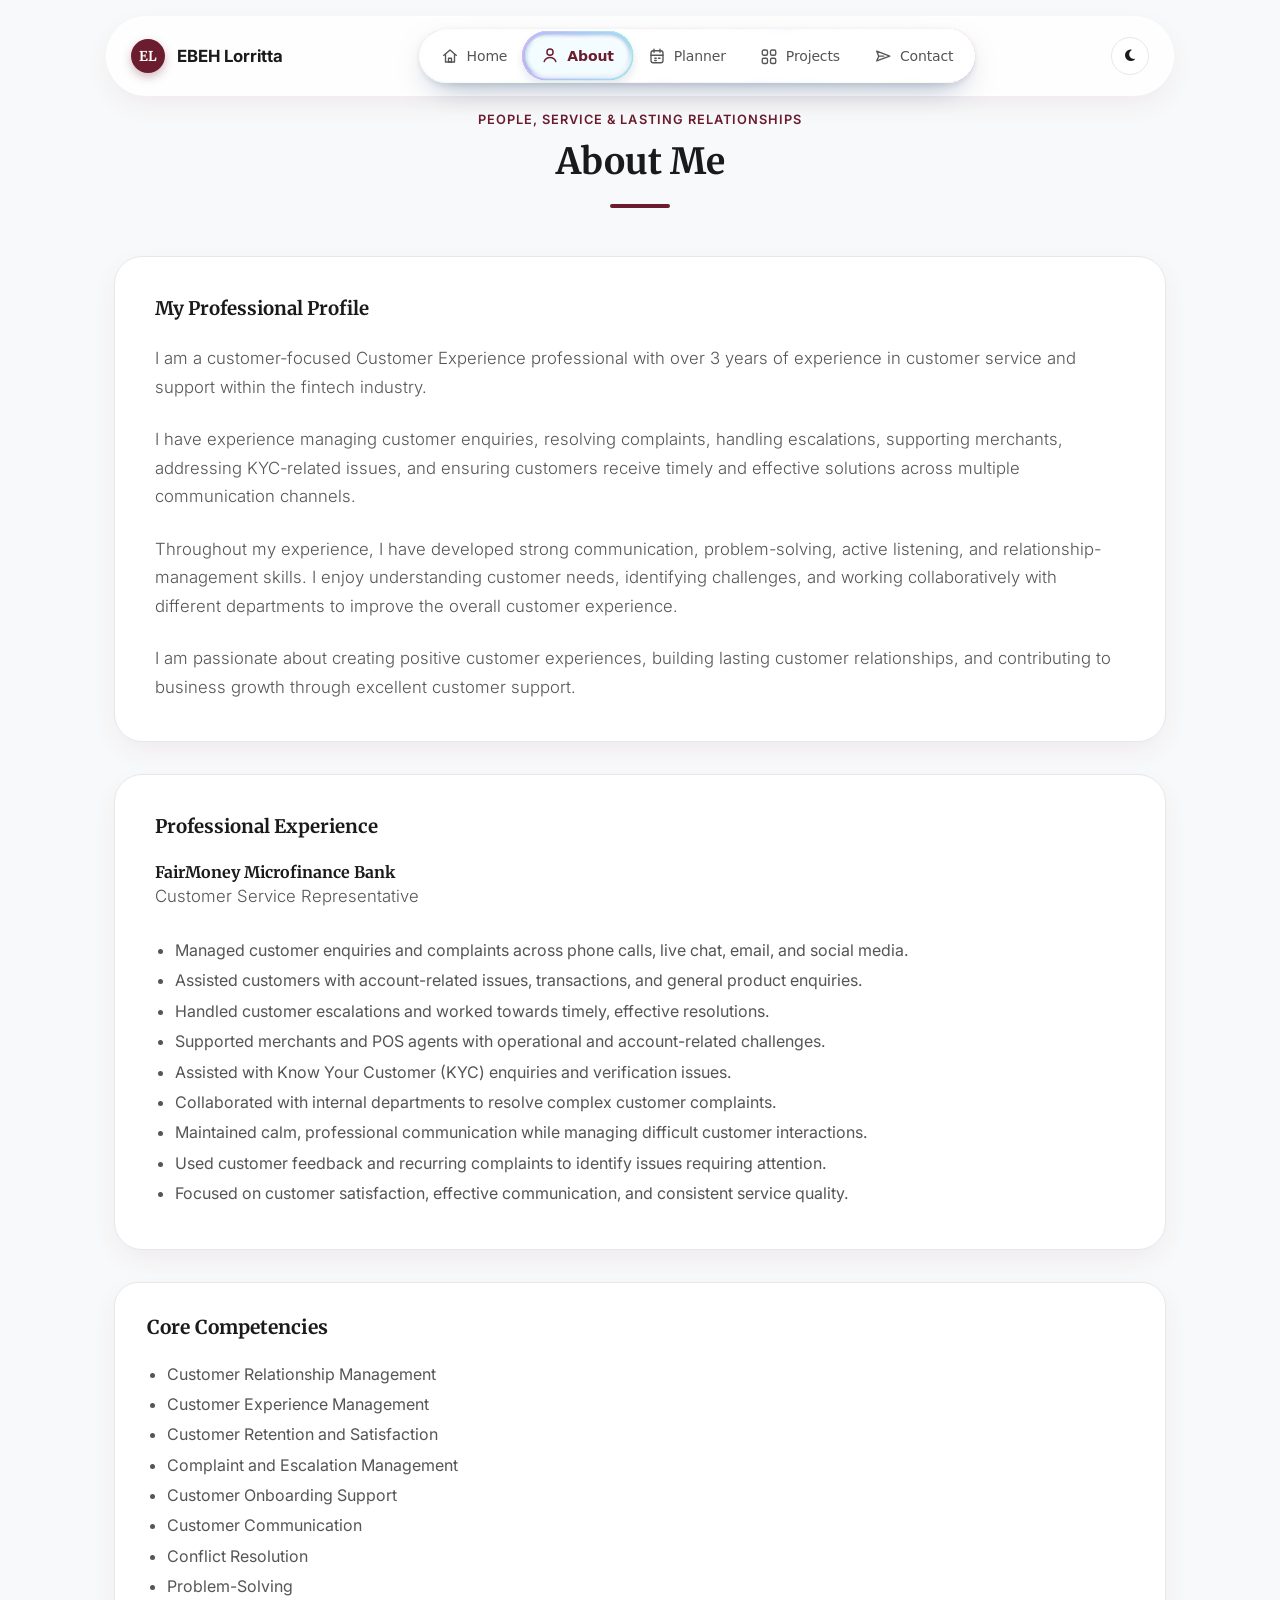
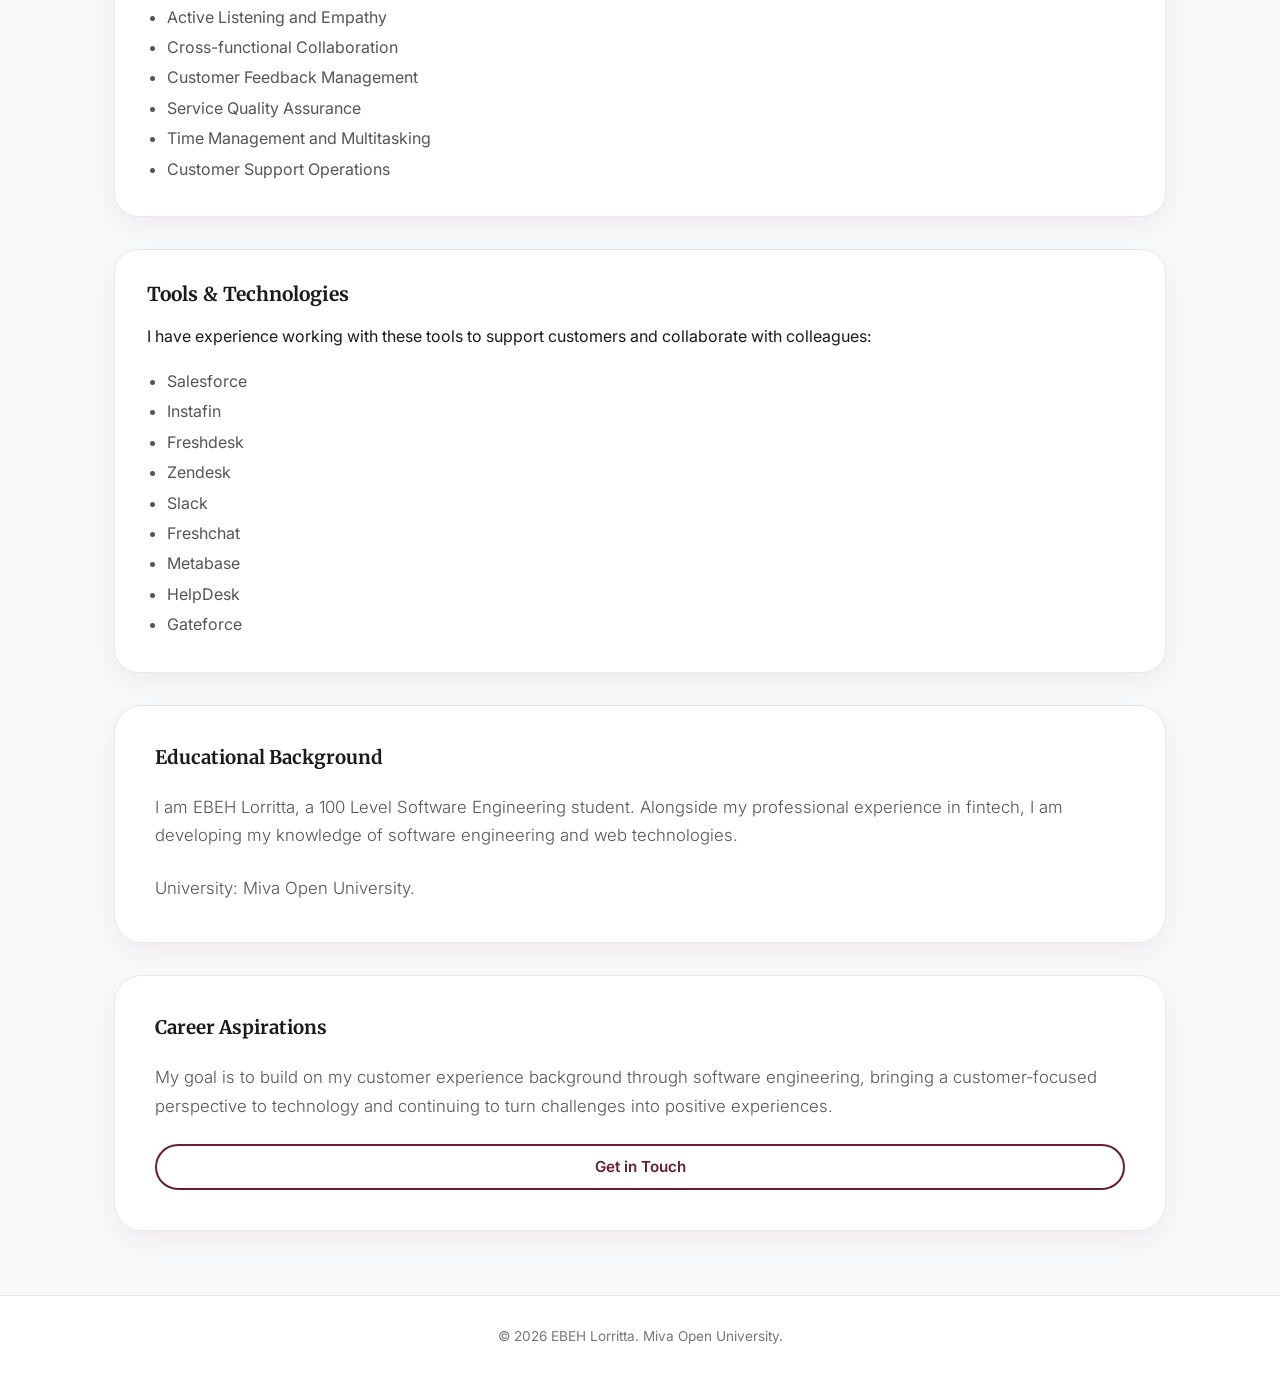
==== commit f1491a50: "Correct portfolio name to EBEH Lorritta" ====
--- a/about.html
+++ b/about.html
@@ -3,7 +3,7 @@
 <head>
     <meta charset="UTF-8">
     <meta name="viewport" content="width=device-width, initial-scale=1.0">
-    <title>About | Ebeh Lorietta</title>
+    <title>About | EBEH Lorritta</title>
     <!-- Google Fonts -->
     <link rel="preconnect" href="https://fonts.googleapis.com">
     <link rel="preconnect" href="https://fonts.gstatic.com" crossorigin>
@@ -21,7 +21,7 @@
         <div class="glass-nav">
             <a href="index.html" class="nav-brand">
                 <div class="brand-badge">EL</div>
-                <span>Ebeh Lorietta</span>
+                <span>EBEH Lorritta</span>
             </a>
             <nav class="nimbus-nav" aria-label="Main navigation" data-gl="off">
                     <span class="nimbus-glass" aria-hidden="true"></span>
@@ -130,7 +130,7 @@
 
                 <section class="about-text-card" aria-labelledby="educational-background">
                     <h3 id="educational-background" class="serif-heading">Educational Background</h3>
-                    <p>I am Ebeh Lorietta, a 100 Level Software Engineering student. Alongside my professional experience in fintech, I am developing my knowledge of software engineering and web technologies.</p>
+                    <p>I am EBEH Lorritta, a 100 Level Software Engineering student. Alongside my professional experience in fintech, I am developing my knowledge of software engineering and web technologies.</p>
                     <p>University: Miva Open University.</p>
                 </section>
 
@@ -146,7 +146,7 @@
 
     <!-- Footer -->
     <footer>
-        <p>&copy; 2026 Ebeh Lorietta. Miva Open University.</p>
+        <p>&copy; 2026 EBEH Lorritta. Miva Open University.</p>
     </footer>
 
     <!-- Project Details Modal -->
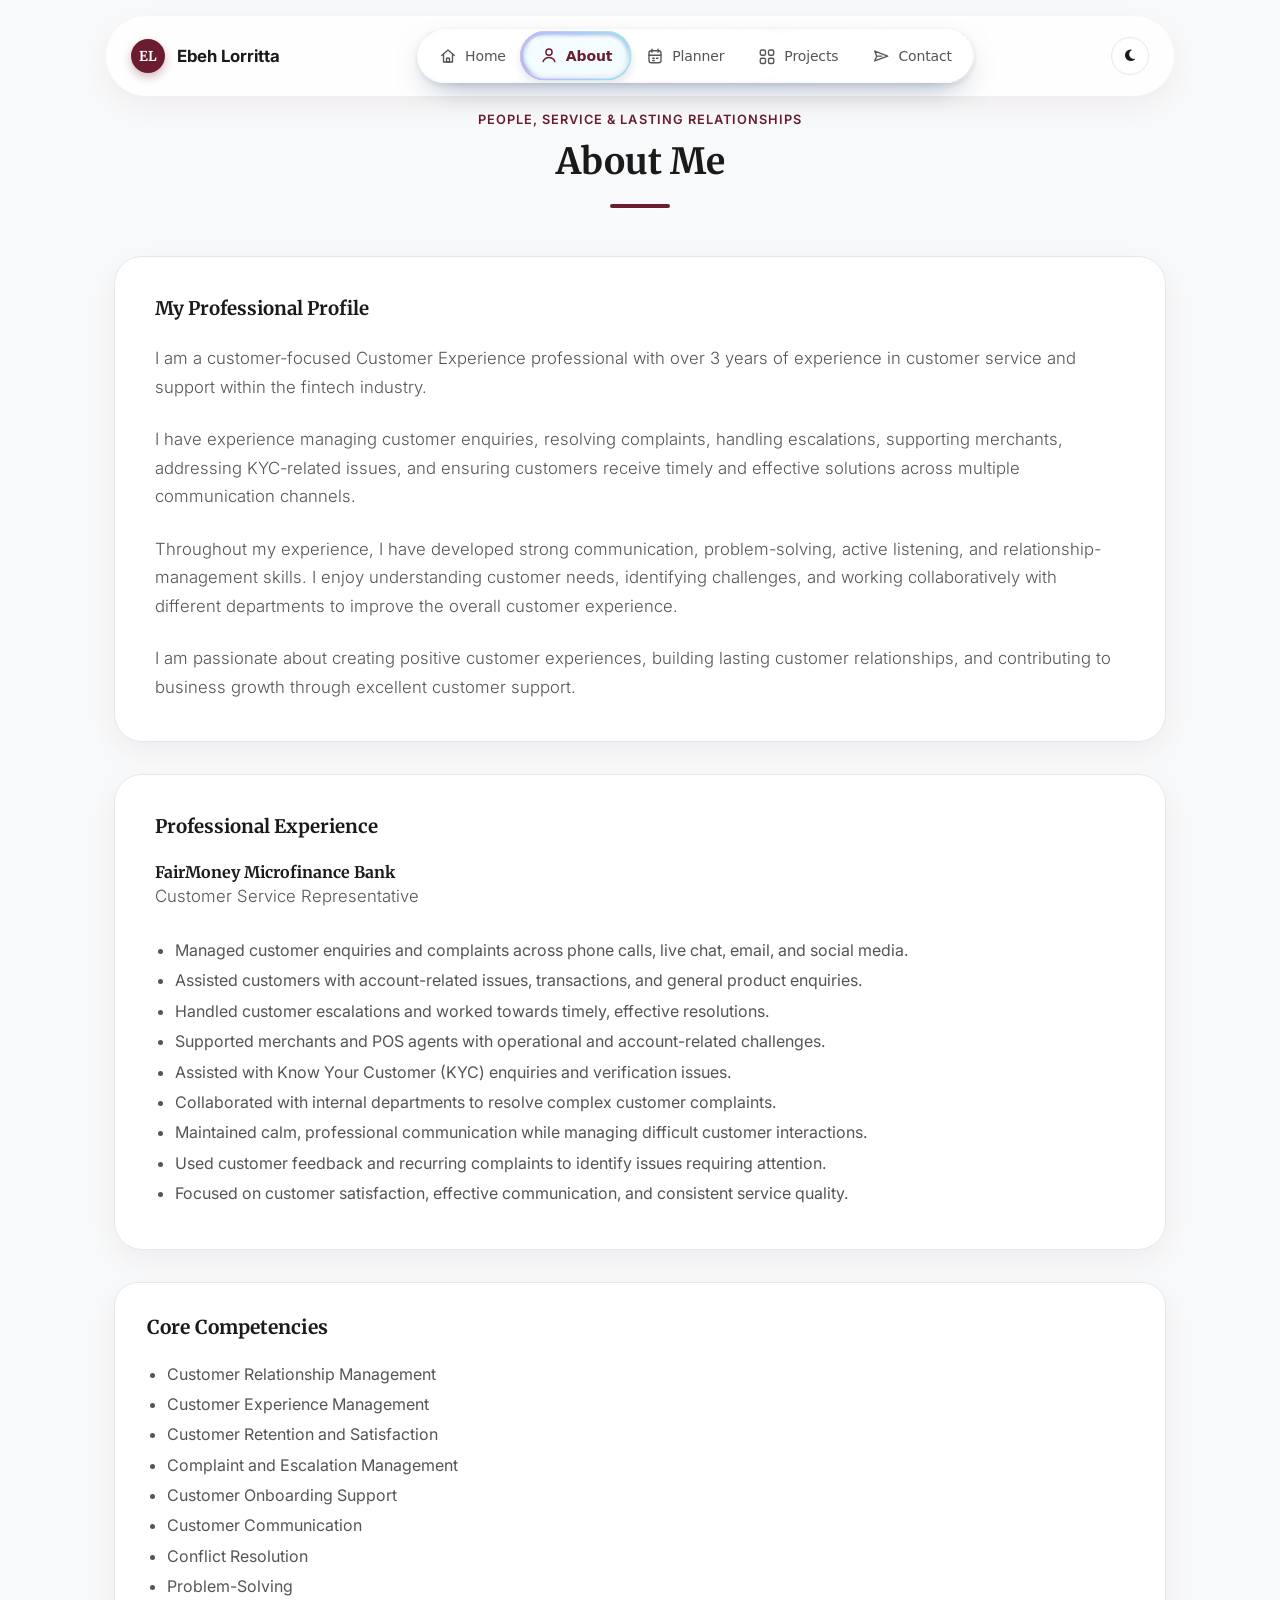
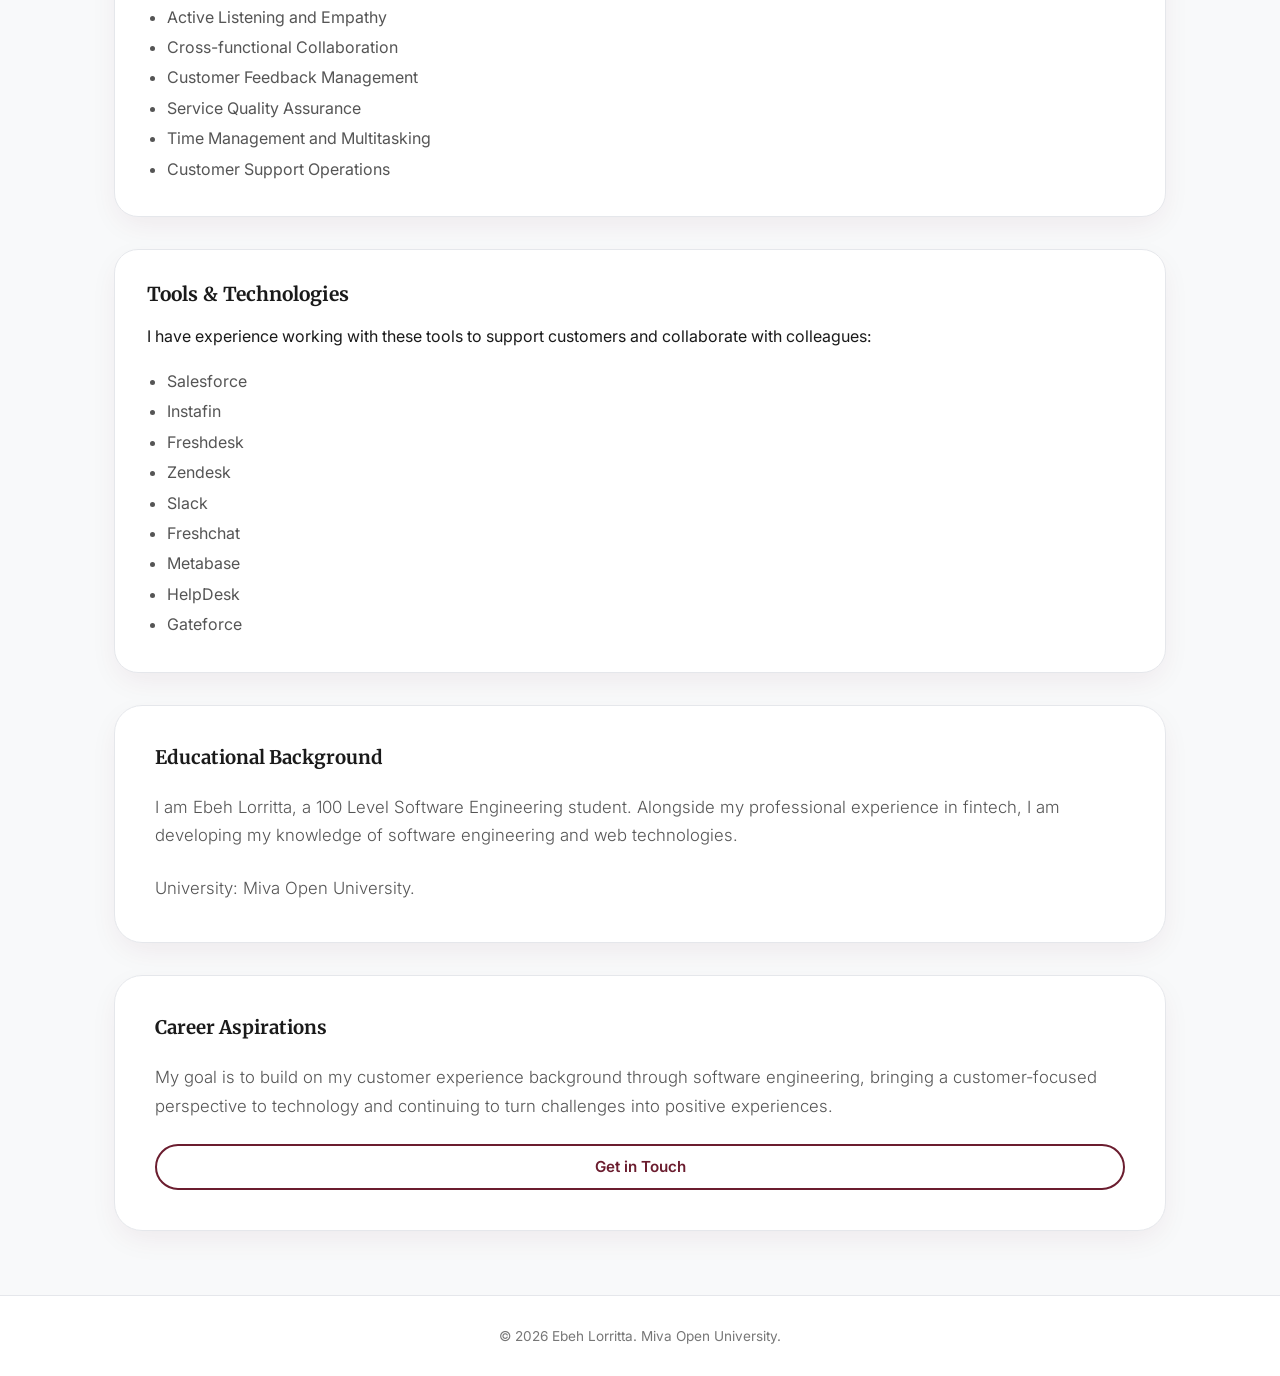
==== commit 3a57cecf: "Use Ebeh Lorritta capitalization throughout portfolio" ====
--- a/about.html
+++ b/about.html
@@ -3,7 +3,7 @@
 <head>
     <meta charset="UTF-8">
     <meta name="viewport" content="width=device-width, initial-scale=1.0">
-    <title>About | EBEH Lorritta</title>
+    <title>About | Ebeh Lorritta</title>
     <!-- Google Fonts -->
     <link rel="preconnect" href="https://fonts.googleapis.com">
     <link rel="preconnect" href="https://fonts.gstatic.com" crossorigin>
@@ -21,7 +21,7 @@
         <div class="glass-nav">
             <a href="index.html" class="nav-brand">
                 <div class="brand-badge">EL</div>
-                <span>EBEH Lorritta</span>
+                <span>Ebeh Lorritta</span>
             </a>
             <nav class="nimbus-nav" aria-label="Main navigation" data-gl="off">
                     <span class="nimbus-glass" aria-hidden="true"></span>
@@ -130,7 +130,7 @@
 
                 <section class="about-text-card" aria-labelledby="educational-background">
                     <h3 id="educational-background" class="serif-heading">Educational Background</h3>
-                    <p>I am EBEH Lorritta, a 100 Level Software Engineering student. Alongside my professional experience in fintech, I am developing my knowledge of software engineering and web technologies.</p>
+                    <p>I am Ebeh Lorritta, a 100 Level Software Engineering student. Alongside my professional experience in fintech, I am developing my knowledge of software engineering and web technologies.</p>
                     <p>University: Miva Open University.</p>
                 </section>
 
@@ -146,7 +146,7 @@
 
     <!-- Footer -->
     <footer>
-        <p>&copy; 2026 EBEH Lorritta. Miva Open University.</p>
+        <p>&copy; 2026 Ebeh Lorritta. Miva Open University.</p>
     </footer>
 
     <!-- Project Details Modal -->
